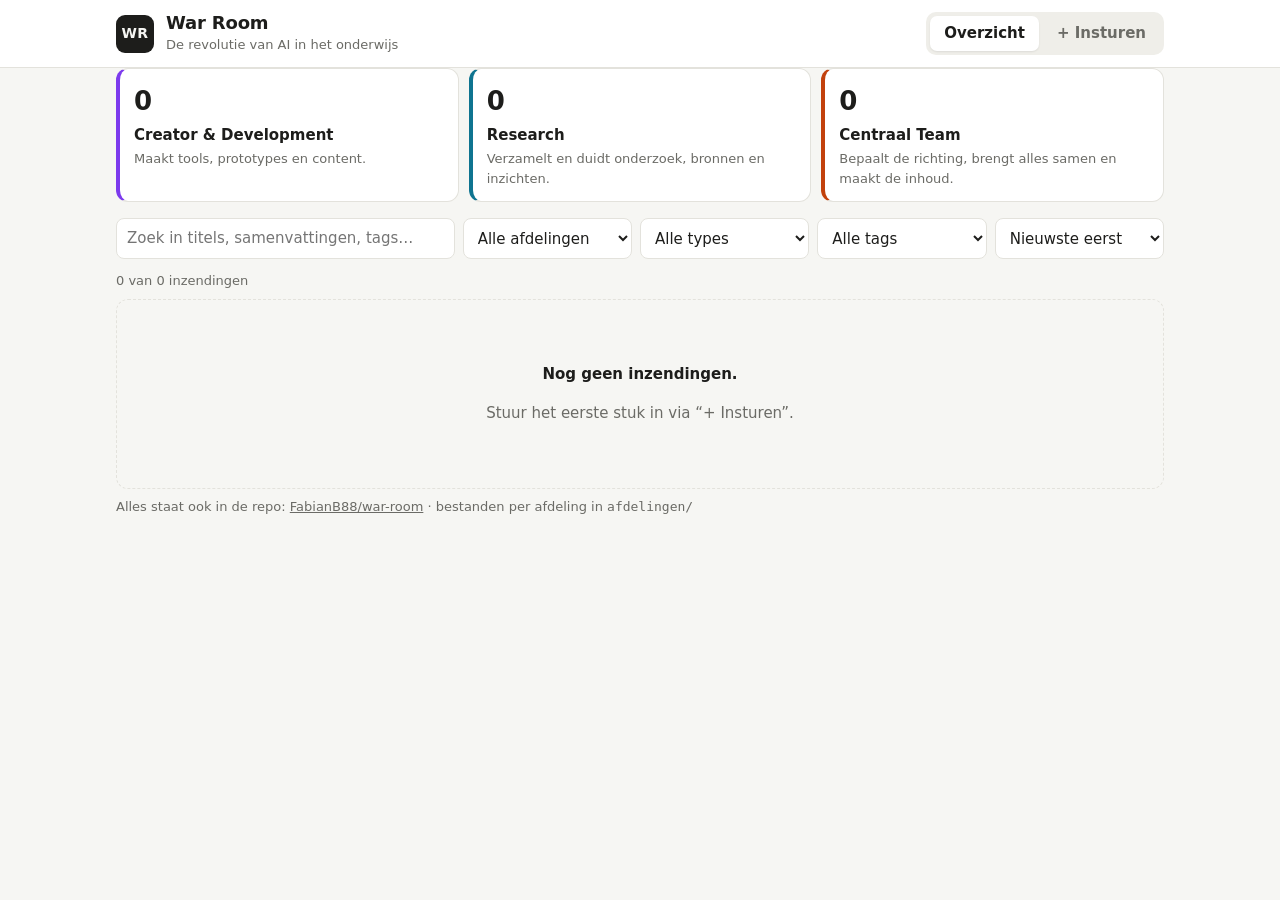
==== site/index.html @ c327f000 "War Room: verzamelen, samenvatten en sorteren per afdeling Co-Authored-By: Claude Opus 5.5 <noreply@" ====
<!doctype html>
<html lang="nl">
<head>
  <meta charset="utf-8">
  <meta name="viewport" content="width=device-width, initial-scale=1">
  <title>War Room</title>
  <link rel="stylesheet" href="style.css">
</head>
<body>
  <header class="top">
    <div class="wrap top-inner">
      <div class="brand">
        <span class="logo" aria-hidden="true">WR</span>
        <div>
          <h1 id="app-naam">War Room</h1>
          <p id="challenge" class="muted"></p>
        </div>
      </div>
      <nav class="tabs" role="tablist">
        <button role="tab" data-view="overzicht" aria-selected="true">Overzicht</button>
        <button role="tab" data-view="insturen" aria-selected="false">+ Insturen</button>
      </nav>
    </div>
  </header>

  <main class="wrap">
    <!-- ============ OVERZICHT ============ -->
    <section id="view-overzicht">
      <div id="afdelingen" class="afd-kaarten"></div>

      <div class="filters">
        <input type="search" id="zoek" placeholder="Zoek in titels, samenvattingen, tags…" aria-label="Zoeken">
        <select id="f-afdeling" aria-label="Afdeling"><option value="">Alle afdelingen</option></select>
        <select id="f-type" aria-label="Type"><option value="">Alle types</option></select>
        <select id="f-tag" aria-label="Tag"><option value="">Alle tags</option></select>
        <select id="sorteer" aria-label="Sorteren">
          <option value="nieuw">Nieuwste eerst</option>
          <option value="oud">Oudste eerst</option>
          <option value="titel">Titel A–Z</option>
          <option value="afdeling">Per afdeling</option>
          <option value="type">Per type</option>
        </select>
      </div>

      <div id="wachtrij" class="melding" hidden></div>
      <div class="lijst-kop">
        <p id="aantal" class="muted"></p>
        <button id="wis-filters" class="link-knop" hidden>Filters wissen</button>
      </div>
      <div id="lijst" class="lijst"></div>
    </section>

    <!-- ============ INSTUREN ============ -->
    <section id="view-insturen" hidden>
      <div class="form-kaart">
        <h2>Iets insturen</h2>
        <p class="muted">Upload bestanden, deel een link of schrijf een notitie. De AI vat het binnen een paar minuten samen en zet het bij de juiste afdeling. Alle bestanden blijven volledig downloadbaar.</p>

        <form id="form" novalidate>
          <div class="rij">
            <label><span class="lbl">Je naam</span>
              <input name="naam" id="i-naam" required autocomplete="name">
            </label>
            <label><span class="lbl">Afdeling</span>
              <select name="afdeling" id="i-afdeling" required></select>
            </label>
          </div>

          <div class="rij">
            <label><span class="lbl">Titel <span class="opt">(optioneel)</span></span>
              <input name="titel" placeholder="Laat leeg: de AI bedenkt er een">
            </label>
            <label><span class="lbl">Type <span class="opt">(optioneel)</span></span>
              <select name="type" id="i-type"><option value="">Laat de AI kiezen</option></select>
            </label>
          </div>

          <label><span class="lbl">Link <span class="opt">(optioneel)</span></span>
            <input name="link" type="url" placeholder="https://…">
          </label>

          <label><span class="lbl">Notitie <span class="opt">(wat is dit en waarom is het belangrijk?)</span></span>
            <textarea name="notitie" rows="4"></textarea>
          </label>

          <div id="dropzone" class="dropzone" tabindex="0">
            <input type="file" id="i-bestanden" multiple hidden>
            <p><strong>Sleep bestanden hierheen</strong> of <button type="button" class="link-knop" id="kies">kies bestanden</button></p>
            <p class="muted klein">PDF, Word, PowerPoint, Excel, afbeeldingen, tekst… max <span id="max-mb">50</span> MB per bestand</p>
            <ul id="bestandlijst" class="bestandlijst"></ul>
          </div>

          <details id="toegang" class="toegang">
            <summary>Teamcode <span id="toegang-status" class="muted"></span></summary>
            <p class="muted klein">Eén keer invullen; je browser onthoudt hem. Vraag de code aan de beheerder van de War Room.</p>
            <input type="password" id="i-token" autocomplete="off" placeholder="github_pat_…">
          </details>

          <div class="acties">
            <button type="submit" class="knop" id="verstuur">Insturen</button>
            <span id="status" class="status" role="status" aria-live="polite"></span>
          </div>
        </form>
      </div>
    </section>
  </main>

  <footer class="wrap voet muted klein">
    <span id="repo-link"></span>
  </footer>

  <script src="app.js"></script>
</body>
</html>
---- site/style.css ----
:root {
  --bg: #f6f6f3;
  --kaart: #ffffff;
  --tekst: #1d1d1b;
  --zacht: #6b6b66;
  --rand: #e3e2dc;
  --accent: #c2410c;
  --accent-tekst: #ffffff;
  --focus: #2563eb;
  --ok: #15803d;
  --fout: #b91c1c;
  --melding: #fff7ed;
  --afd-creator-development: #7c3aed;
  --afd-research: #0e7490;
  --afd-centraal: #c2410c;
  --chip: #efeee9;
  color-scheme: light;
}
@media (prefers-color-scheme: dark) {
  :root:not([data-theme="light"]) {
    --bg: #141413;
    --kaart: #1f1f1d;
    --tekst: #ecebe6;
    --zacht: #a3a29b;
    --rand: #33332f;
    --accent: #f97316;
    --accent-tekst: #1a0d03;
    --focus: #60a5fa;
    --ok: #4ade80;
    --fout: #f87171;
    --melding: #2a1f14;
    --afd-creator-development: #a78bfa;
    --afd-research: #22d3ee;
    --afd-centraal: #fb923c;
    --chip: #2a2a27;
    color-scheme: dark;
  }
}

* { box-sizing: border-box; }
html { -webkit-text-size-adjust: 100%; }
body {
  margin: 0;
  background: var(--bg);
  color: var(--tekst);
  font: 15px/1.55 system-ui, -apple-system, "Segoe UI", Roboto, sans-serif;
}
.wrap { max-width: 1080px; margin: 0 auto; padding: 0 16px; }
.muted { color: var(--zacht); }
.klein { font-size: 13px; }
h1, h2, h3 { line-height: 1.25; margin: 0; }
a { color: inherit; }
:focus-visible { outline: 2px solid var(--focus); outline-offset: 2px; }

/* ---------- header ---------- */
.top { background: var(--kaart); border-bottom: 1px solid var(--rand); position: sticky; top: 0; z-index: 5; }
.top-inner { display: flex; align-items: center; justify-content: space-between; gap: 16px; padding-top: 12px; padding-bottom: 12px; flex-wrap: wrap; }
.brand { display: flex; align-items: center; gap: 12px; min-width: 0; }
.brand h1 { font-size: 18px; letter-spacing: -0.01em; }
.brand p { margin: 0; font-size: 13px; }
.logo {
  width: 38px; height: 38px; border-radius: 9px; display: grid; place-items: center;
  background: var(--tekst); color: var(--bg); font-weight: 800; font-size: 14px; letter-spacing: 0.02em; flex: none;
}
.tabs { display: flex; gap: 4px; background: var(--chip); padding: 4px; border-radius: 10px; }
.tabs button {
  border: 0; background: transparent; color: var(--zacht); font: inherit; font-weight: 600;
  padding: 6px 14px; border-radius: 7px; cursor: pointer;
}
.tabs button[aria-selected="true"] { background: var(--kaart); color: var(--tekst); box-shadow: 0 1px 2px rgb(0 0 0 / .08); }

main { padding-top: 20px; padding-bottom: 32px; }

/* ---------- afdelingskaarten ---------- */
.afd-kaarten { display: grid; grid-template-columns: repeat(auto-fit, minmax(200px, 1fr)); gap: 10px; margin-bottom: 16px; }
.afd-kaart {
  text-align: left; font: inherit; color: inherit; cursor: pointer;
  background: var(--kaart); border: 1px solid var(--rand); border-radius: 12px; padding: 12px 14px;
  border-left: 4px solid var(--afd, var(--rand)); display: flex; flex-direction: column; gap: 2px;
}
.afd-kaart[aria-pressed="true"] { border-color: var(--afd); box-shadow: 0 0 0 1px var(--afd) inset; }
.afd-kaart .getal { font-size: 26px; font-weight: 700; font-variant-numeric: tabular-nums; }
.afd-kaart .naam { font-weight: 600; }

/* ---------- filters ---------- */
.filters { display: grid; grid-template-columns: 2fr repeat(4, 1fr); gap: 8px; margin-bottom: 12px; }
@media (max-width: 820px) { .filters { grid-template-columns: 1fr 1fr; } .filters input[type=search] { grid-column: 1 / -1; } }
input, select, textarea {
  font: inherit; color: var(--tekst); background: var(--kaart);
  border: 1px solid var(--rand); border-radius: 8px; padding: 8px 10px; width: 100%; min-width: 0;
}
textarea { resize: vertical; }

.lijst-kop { display: flex; justify-content: space-between; align-items: center; gap: 8px; margin: 4px 0 8px; }
.lijst-kop p { margin: 0; font-size: 13px; }
.link-knop { border: 0; background: none; color: var(--accent); font: inherit; cursor: pointer; padding: 0; text-decoration: underline; }

.melding { background: var(--melding); border: 1px solid var(--rand); border-radius: 10px; padding: 10px 12px; margin-bottom: 12px; font-size: 14px; }

/* ---------- items ---------- */
.lijst { display: flex; flex-direction: column; gap: 10px; }
.item { scroll-margin-top: 150px; background: var(--kaart); border: 1px solid var(--rand); border-radius: 12px; border-left: 4px solid var(--afd, var(--rand)); }
.item-kop { padding: 14px 16px; cursor: pointer; display: block; width: 100%; text-align: left; background: none; border: 0; font: inherit; color: inherit; border-radius: 12px; }
.meta { display: flex; flex-wrap: wrap; gap: 6px; align-items: center; font-size: 12px; margin-bottom: 6px; }
.chip { background: var(--chip); border-radius: 999px; padding: 2px 9px; font-size: 12px; white-space: nowrap; }
.chip.afd { background: color-mix(in srgb, var(--afd) 15%, transparent); color: var(--afd); font-weight: 600; }
.chip.waarschuw { background: color-mix(in srgb, var(--fout) 14%, transparent); color: var(--fout); }
button.chip { border: 0; cursor: pointer; font: inherit; font-size: 12px; color: inherit; }
.item h3 { font-size: 16px; margin-bottom: 4px; }
.item .samenvatting { margin: 0; color: var(--tekst); }
.item:not(.open) .samenvatting { display: -webkit-box; -webkit-line-clamp: 2; -webkit-box-orient: vertical; overflow: hidden; }
.item-body { padding: 0 16px 16px; display: none; }
.item.open .item-body { display: block; }
.item-body h4 { font-size: 13px; text-transform: uppercase; letter-spacing: .04em; color: var(--zacht); margin: 14px 0 4px; }
.item-body ul { margin: 0; padding-left: 20px; }
.item-body p { margin: 0; }
.tags { display: flex; flex-wrap: wrap; gap: 6px; }
.downloads { display: flex; flex-direction: column; gap: 6px; }
.download {
  display: flex; align-items: center; gap: 10px; text-decoration: none;
  border: 1px solid var(--rand); border-radius: 8px; padding: 8px 10px; background: var(--bg);
}
.download:hover { border-color: var(--accent); }
.download .ext { font-size: 11px; font-weight: 700; background: var(--tekst); color: var(--bg); border-radius: 4px; padding: 2px 5px; text-transform: uppercase; min-width: 38px; text-align: center; }
.download .bnaam { flex: 1; min-width: 0; overflow-wrap: anywhere; }
.download .grootte { font-size: 12px; color: var(--zacht); white-space: nowrap; }
.item-voet { display: flex; gap: 14px; flex-wrap: wrap; margin-top: 14px; font-size: 13px; }
.item-voet a { color: var(--zacht); }
.leeg { text-align: center; padding: 48px 16px; border: 1px dashed var(--rand); border-radius: 12px; }

/* ---------- formulier ---------- */
.form-kaart { background: var(--kaart); border: 1px solid var(--rand); border-radius: 14px; padding: 20px; max-width: 720px; margin: 0 auto; }
.form-kaart h2 { font-size: 20px; margin-bottom: 4px; }
.form-kaart > p { margin: 0 0 16px; }
form { display: flex; flex-direction: column; gap: 14px; }
label { display: flex; flex-direction: column; gap: 4px; font-weight: 600; font-size: 14px; }
.opt { font-weight: 400; color: var(--zacht); }
.afd-kaart .getal .klein { font-size: 13px; font-weight: 500; }
.rij { display: grid; grid-template-columns: 1fr 1fr; gap: 12px; }
@media (max-width: 600px) { .rij { grid-template-columns: 1fr; } }
.ongeldig { border-color: var(--fout); }
.dropzone { border: 2px dashed var(--rand); border-radius: 12px; padding: 18px; text-align: center; }
.dropzone.over { border-color: var(--accent); background: var(--melding); }
.dropzone p { margin: 0 0 4px; }
.bestandlijst { list-style: none; margin: 10px 0 0; padding: 0; text-align: left; display: flex; flex-direction: column; gap: 6px; }
.bestandlijst li { display: flex; gap: 8px; align-items: center; background: var(--bg); border-radius: 8px; padding: 6px 10px; font-size: 14px; }
.bestandlijst li span:first-child { flex: 1; min-width: 0; overflow-wrap: anywhere; }
.bestandlijst li.te-groot { color: var(--fout); }
.bestandlijst button { border: 0; background: none; color: var(--zacht); cursor: pointer; font-size: 18px; line-height: 1; }
.toegang { border: 1px solid var(--rand); border-radius: 10px; padding: 10px 12px; }
.toegang summary { cursor: pointer; font-weight: 600; font-size: 14px; }
.toegang p { margin: 6px 0; }
.acties { display: flex; align-items: center; gap: 12px; flex-wrap: wrap; }
.knop {
  background: var(--accent); color: var(--accent-tekst); border: 0; border-radius: 9px;
  padding: 10px 20px; font: inherit; font-weight: 700; cursor: pointer;
}
.knop:disabled { opacity: .6; cursor: progress; }
.status { font-size: 14px; }
.status.ok { color: var(--ok); }
.status.fout { color: var(--fout); }

.voet { padding-top: 8px; padding-bottom: 24px; }
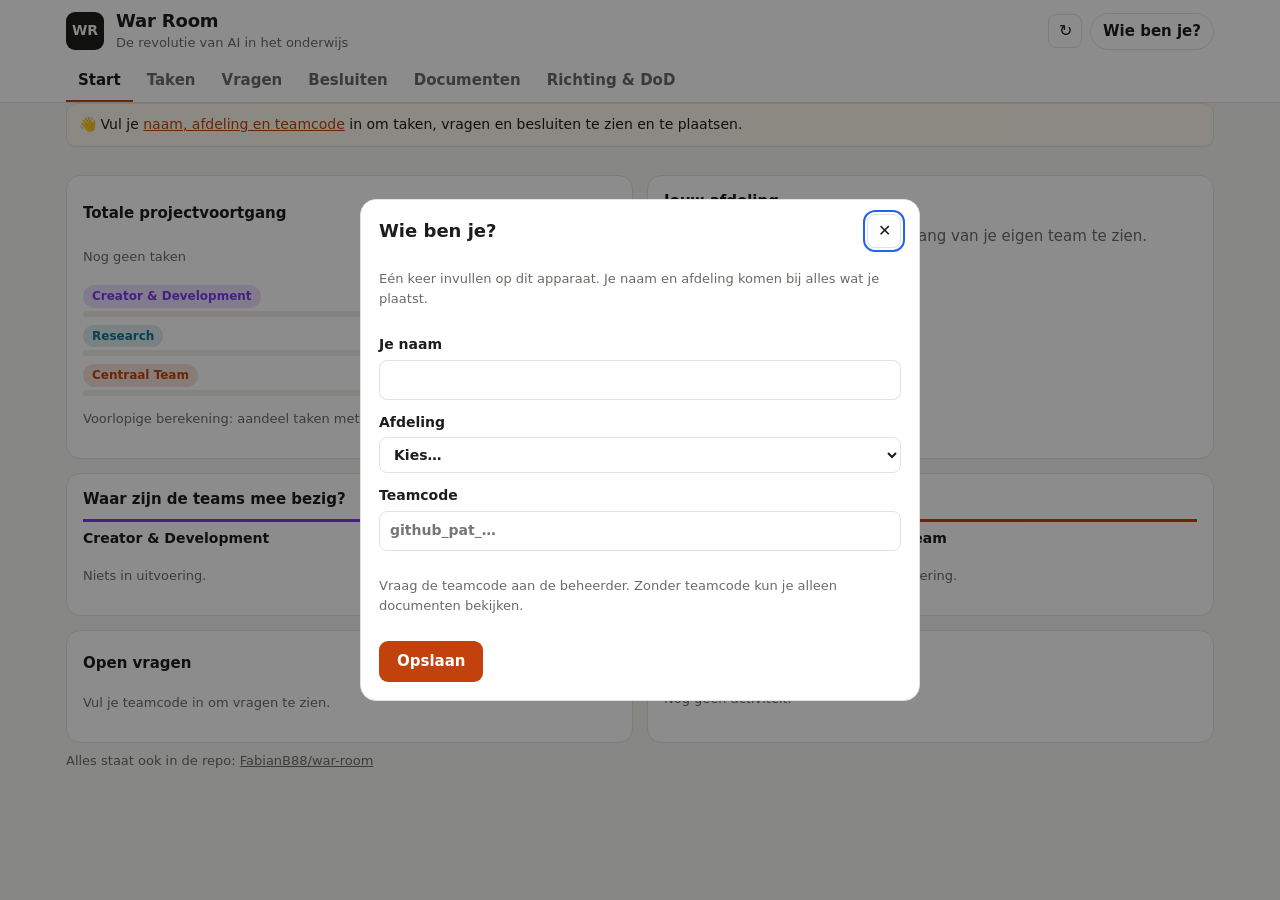
==== commit 8ea1ab14: "Taken, voortgang, vragen, besluiten, richting & DoD; AI via Claude-abonnement Co-Authored-By: Claude" ====
--- a/site/index.html
+++ b/site/index.html
@@ -16,98 +16,143 @@
           <p id="challenge" class="muted"></p>
         </div>
       </div>
-      <nav class="tabs" role="tablist">
-        <button role="tab" data-view="overzicht" aria-selected="true">Overzicht</button>
-        <button role="tab" data-view="insturen" aria-selected="false">+ Insturen</button>
-      </nav>
+      <div class="top-rechts">
+        <button id="ververs" class="icoon-knop" title="Verversen" aria-label="Verversen">↻</button>
+        <button id="profiel-knop" class="profiel-knop"></button>
+      </div>
     </div>
+    <nav class="wrap tabs" role="tablist" aria-label="Onderdelen">
+      <button role="tab" data-view="start">Start</button>
+      <button role="tab" data-view="taken">Taken</button>
+      <button role="tab" data-view="vragen">Vragen <span class="teller" id="teller-vragen" hidden></span></button>
+      <button role="tab" data-view="besluiten">Besluiten</button>
+      <button role="tab" data-view="documenten">Documenten</button>
+      <button role="tab" data-view="richting">Richting &amp; DoD</button>
+    </nav>
   </header>
 
   <main class="wrap">
-    <!-- ============ OVERZICHT ============ -->
-    <section id="view-overzicht">
-      <div id="afdelingen" class="afd-kaarten"></div>
+    <div id="melding" class="melding" hidden></div>
 
+    <!-- START -->
+    <section id="view-start" data-view-sectie="start">
+      <div id="richting-banner"></div>
+      <div class="grid-2">
+        <div class="paneel" id="paneel-voortgang"></div>
+        <div class="paneel" id="paneel-eigen"></div>
+      </div>
+      <div class="paneel">
+        <h2 class="paneel-titel">Waar zijn de teams mee bezig?</h2>
+        <div id="teams-bezig" class="teams"></div>
+      </div>
+      <div class="grid-2">
+        <div class="paneel">
+          <div class="paneel-kop"><h2 class="paneel-titel">Open vragen</h2><button class="knop klein-knop" data-nieuw="vraag">+ Vraag stellen</button></div>
+          <div id="open-vragen"></div>
+        </div>
+        <div class="paneel">
+          <h2 class="paneel-titel">Nieuw &amp; recent</h2>
+          <div id="feed" class="feed"></div>
+        </div>
+      </div>
+    </section>
+
+    <!-- TAKEN -->
+    <section id="view-taken" data-view-sectie="taken" hidden>
+      <div class="balk">
+        <select id="taken-afd" aria-label="Afdeling"><option value="">Alle afdelingen</option></select>
+        <select id="taken-persoon" aria-label="Persoon"><option value="">Iedereen</option></select>
+        <button class="knop" data-nieuw="taak">+ Nieuwe taak</button>
+      </div>
+      <div id="bord" class="bord"></div>
+    </section>
+
+    <!-- VRAGEN -->
+    <section id="view-vragen" data-view-sectie="vragen" hidden>
+      <div class="balk">
+        <select id="vragen-filter" aria-label="Filter">
+          <option value="open">Open vragen</option>
+          <option value="mijn">Open, aan mijn afdeling</option>
+          <option value="alle">Alle vragen</option>
+        </select>
+        <button class="knop" data-nieuw="vraag">+ Vraag stellen</button>
+      </div>
+      <div id="vragen-lijst" class="lijst"></div>
+    </section>
+
+    <!-- BESLUITEN -->
+    <section id="view-besluiten" data-view-sectie="besluiten" hidden>
+      <div class="balk">
+        <p class="muted">Genomen besluiten, nieuwste eerst. Reageren kan per besluit.</p>
+        <button class="knop" data-nieuw="besluit">+ Besluit vastleggen</button>
+      </div>
+      <div id="besluiten-lijst" class="lijst"></div>
+    </section>
+
+    <!-- DOCUMENTEN -->
+    <section id="view-documenten" data-view-sectie="documenten" hidden>
+      <div class="balk">
+        <input type="search" id="zoek" placeholder="Zoek in titels, samenvattingen, tags…" aria-label="Zoeken">
+        <button class="knop" data-nieuw="document">+ Document uploaden</button>
+      </div>
       <div class="filters">
-        <input type="search" id="zoek" placeholder="Zoek in titels, samenvattingen, tags…" aria-label="Zoeken">
         <select id="f-afdeling" aria-label="Afdeling"><option value="">Alle afdelingen</option></select>
         <select id="f-type" aria-label="Type"><option value="">Alle types</option></select>
         <select id="f-tag" aria-label="Tag"><option value="">Alle tags</option></select>
+        <select id="f-bron" aria-label="Brontype"><option value="">Alle brontypes</option></select>
         <select id="sorteer" aria-label="Sorteren">
           <option value="nieuw">Nieuwste eerst</option>
           <option value="oud">Oudste eerst</option>
           <option value="titel">Titel A–Z</option>
           <option value="afdeling">Per afdeling</option>
-          <option value="type">Per type</option>
         </select>
       </div>
-
-      <div id="wachtrij" class="melding" hidden></div>
-      <div class="lijst-kop">
-        <p id="aantal" class="muted"></p>
-        <button id="wis-filters" class="link-knop" hidden>Filters wissen</button>
-      </div>
+      <div class="lijst-kop"><p id="aantal" class="muted"></p><button id="wis-filters" class="link-knop" hidden>Filters wissen</button></div>
       <div id="lijst" class="lijst"></div>
     </section>
 
-    <!-- ============ INSTUREN ============ -->
-    <section id="view-insturen" hidden>
-      <div class="form-kaart">
-        <h2>Iets insturen</h2>
-        <p class="muted">Upload bestanden, deel een link of schrijf een notitie. De AI vat het binnen een paar minuten samen en zet het bij de juiste afdeling. Alle bestanden blijven volledig downloadbaar.</p>
-
-        <form id="form" novalidate>
-          <div class="rij">
-            <label><span class="lbl">Je naam</span>
-              <input name="naam" id="i-naam" required autocomplete="name">
-            </label>
-            <label><span class="lbl">Afdeling</span>
-              <select name="afdeling" id="i-afdeling" required></select>
-            </label>
-          </div>
-
-          <div class="rij">
-            <label><span class="lbl">Titel <span class="opt">(optioneel)</span></span>
-              <input name="titel" placeholder="Laat leeg: de AI bedenkt er een">
-            </label>
-            <label><span class="lbl">Type <span class="opt">(optioneel)</span></span>
-              <select name="type" id="i-type"><option value="">Laat de AI kiezen</option></select>
-            </label>
-          </div>
-
-          <label><span class="lbl">Link <span class="opt">(optioneel)</span></span>
-            <input name="link" type="url" placeholder="https://…">
-          </label>
-
-          <label><span class="lbl">Notitie <span class="opt">(wat is dit en waarom is het belangrijk?)</span></span>
-            <textarea name="notitie" rows="4"></textarea>
-          </label>
-
-          <div id="dropzone" class="dropzone" tabindex="0">
-            <input type="file" id="i-bestanden" multiple hidden>
-            <p><strong>Sleep bestanden hierheen</strong> of <button type="button" class="link-knop" id="kies">kies bestanden</button></p>
-            <p class="muted klein">PDF, Word, PowerPoint, Excel, afbeeldingen, tekst… max <span id="max-mb">50</span> MB per bestand</p>
-            <ul id="bestandlijst" class="bestandlijst"></ul>
-          </div>
-
-          <details id="toegang" class="toegang">
-            <summary>Teamcode <span id="toegang-status" class="muted"></span></summary>
-            <p class="muted klein">Eén keer invullen; je browser onthoudt hem. Vraag de code aan de beheerder van de War Room.</p>
-            <input type="password" id="i-token" autocomplete="off" placeholder="github_pat_…">
-          </details>
-
-          <div class="acties">
-            <button type="submit" class="knop" id="verstuur">Insturen</button>
-            <span id="status" class="status" role="status" aria-live="polite"></span>
-          </div>
-        </form>
-      </div>
+    <!-- RICHTING -->
+    <section id="view-richting" data-view-sectie="richting" hidden>
+      <div id="richting-vol"></div>
     </section>
   </main>
 
-  <footer class="wrap voet muted klein">
-    <span id="repo-link"></span>
-  </footer>
+  <footer class="wrap voet muted klein"><span id="repo-link"></span></footer>
+
+  <!-- Detailpaneel (taak / vraag / besluit / document) -->
+  <dialog id="detail" class="paneel-dialog">
+    <div class="dialog-kop">
+      <div id="detail-meta" class="meta"></div>
+      <button class="icoon-knop" data-sluit aria-label="Sluiten">✕</button>
+    </div>
+    <div id="detail-inhoud"></div>
+  </dialog>
+
+  <!-- Formulier: nieuw item -->
+  <dialog id="nieuw" class="paneel-dialog smal">
+    <div class="dialog-kop">
+      <h2 id="nieuw-titel">Nieuw</h2>
+      <button class="icoon-knop" data-sluit aria-label="Sluiten">✕</button>
+    </div>
+    <form id="nieuw-form" novalidate></form>
+  </dialog>
+
+  <!-- Profiel / toegang -->
+  <dialog id="profiel" class="paneel-dialog smal">
+    <div class="dialog-kop">
+      <h2>Wie ben je?</h2>
+      <button class="icoon-knop" data-sluit aria-label="Sluiten">✕</button>
+    </div>
+    <form id="profiel-form" novalidate>
+      <p class="muted klein">Eén keer invullen op dit apparaat. Je naam en afdeling komen bij alles wat je plaatst.</p>
+      <label><span class="lbl">Je naam</span><input name="naam" required autocomplete="name"></label>
+      <label><span class="lbl">Afdeling</span><select name="afdeling" required></select></label>
+      <label><span class="lbl">Teamcode <span class="opt" id="token-status"></span></span>
+        <input name="token" type="password" autocomplete="off" placeholder="github_pat_…"></label>
+      <p class="muted klein">Vraag de teamcode aan de beheerder. Zonder teamcode kun je alleen documenten bekijken.</p>
+      <div class="acties"><button class="knop" type="submit">Opslaan</button><span class="status" id="profiel-status"></span></div>
+    </form>
+  </dialog>
 
   <script src="app.js"></script>
 </body>
--- a/site/style.css
+++ b/site/style.css
@@ -10,10 +10,14 @@
   --ok: #15803d;
   --fout: #b91c1c;
   --melding: #fff7ed;
+  --chip: #efeee9;
   --afd-creator-development: #7c3aed;
   --afd-research: #0e7490;
   --afd-centraal: #c2410c;
-  --chip: #efeee9;
+  --st-todo: #a8a29e;
+  --st-bezig: #d97706;
+  --st-review: #2563eb;
+  --st-klaar: #16a34a;
   color-scheme: light;
 }
 @media (prefers-color-scheme: dark) {
@@ -29,117 +33,201 @@
     --ok: #4ade80;
     --fout: #f87171;
     --melding: #2a1f14;
+    --chip: #2a2a27;
     --afd-creator-development: #a78bfa;
     --afd-research: #22d3ee;
     --afd-centraal: #fb923c;
-    --chip: #2a2a27;
+    --st-todo: #78716c;
+    --st-bezig: #fbbf24;
+    --st-review: #60a5fa;
+    --st-klaar: #4ade80;
     color-scheme: dark;
   }
 }
 
 * { box-sizing: border-box; }
 html { -webkit-text-size-adjust: 100%; }
-body {
-  margin: 0;
-  background: var(--bg);
-  color: var(--tekst);
-  font: 15px/1.55 system-ui, -apple-system, "Segoe UI", Roboto, sans-serif;
-}
-.wrap { max-width: 1080px; margin: 0 auto; padding: 0 16px; }
+body { margin: 0; background: var(--bg); color: var(--tekst); font: 15px/1.55 system-ui, -apple-system, "Segoe UI", Roboto, sans-serif; }
+.wrap { max-width: 1180px; margin: 0 auto; padding: 0 16px; }
 .muted { color: var(--zacht); }
 .klein { font-size: 13px; }
-h1, h2, h3 { line-height: 1.25; margin: 0; }
+h1, h2, h3, h4 { line-height: 1.25; margin: 0; }
 a { color: inherit; }
 :focus-visible { outline: 2px solid var(--focus); outline-offset: 2px; }
+[hidden] { display: none !important; }
 
 /* ---------- header ---------- */
 .top { background: var(--kaart); border-bottom: 1px solid var(--rand); position: sticky; top: 0; z-index: 5; }
-.top-inner { display: flex; align-items: center; justify-content: space-between; gap: 16px; padding-top: 12px; padding-bottom: 12px; flex-wrap: wrap; }
+.top-inner { display: flex; align-items: center; justify-content: space-between; gap: 12px; padding-top: 10px; padding-bottom: 8px; }
 .brand { display: flex; align-items: center; gap: 12px; min-width: 0; }
 .brand h1 { font-size: 18px; letter-spacing: -0.01em; }
-.brand p { margin: 0; font-size: 13px; }
-.logo {
-  width: 38px; height: 38px; border-radius: 9px; display: grid; place-items: center;
-  background: var(--tekst); color: var(--bg); font-weight: 800; font-size: 14px; letter-spacing: 0.02em; flex: none;
-}
-.tabs { display: flex; gap: 4px; background: var(--chip); padding: 4px; border-radius: 10px; }
-.tabs button {
-  border: 0; background: transparent; color: var(--zacht); font: inherit; font-weight: 600;
-  padding: 6px 14px; border-radius: 7px; cursor: pointer;
-}
-.tabs button[aria-selected="true"] { background: var(--kaart); color: var(--tekst); box-shadow: 0 1px 2px rgb(0 0 0 / .08); }
-
-main { padding-top: 20px; padding-bottom: 32px; }
-
-/* ---------- afdelingskaarten ---------- */
-.afd-kaarten { display: grid; grid-template-columns: repeat(auto-fit, minmax(200px, 1fr)); gap: 10px; margin-bottom: 16px; }
-.afd-kaart {
-  text-align: left; font: inherit; color: inherit; cursor: pointer;
-  background: var(--kaart); border: 1px solid var(--rand); border-radius: 12px; padding: 12px 14px;
-  border-left: 4px solid var(--afd, var(--rand)); display: flex; flex-direction: column; gap: 2px;
-}
-.afd-kaart[aria-pressed="true"] { border-color: var(--afd); box-shadow: 0 0 0 1px var(--afd) inset; }
-.afd-kaart .getal { font-size: 26px; font-weight: 700; font-variant-numeric: tabular-nums; }
-.afd-kaart .naam { font-weight: 600; }
-
-/* ---------- filters ---------- */
-.filters { display: grid; grid-template-columns: 2fr repeat(4, 1fr); gap: 8px; margin-bottom: 12px; }
-@media (max-width: 820px) { .filters { grid-template-columns: 1fr 1fr; } .filters input[type=search] { grid-column: 1 / -1; } }
-input, select, textarea {
-  font: inherit; color: var(--tekst); background: var(--kaart);
-  border: 1px solid var(--rand); border-radius: 8px; padding: 8px 10px; width: 100%; min-width: 0;
-}
-textarea { resize: vertical; }
-
-.lijst-kop { display: flex; justify-content: space-between; align-items: center; gap: 8px; margin: 4px 0 8px; }
-.lijst-kop p { margin: 0; font-size: 13px; }
-.link-knop { border: 0; background: none; color: var(--accent); font: inherit; cursor: pointer; padding: 0; text-decoration: underline; }
-
-.melding { background: var(--melding); border: 1px solid var(--rand); border-radius: 10px; padding: 10px 12px; margin-bottom: 12px; font-size: 14px; }
-
-/* ---------- items ---------- */
-.lijst { display: flex; flex-direction: column; gap: 10px; }
-.item { scroll-margin-top: 150px; background: var(--kaart); border: 1px solid var(--rand); border-radius: 12px; border-left: 4px solid var(--afd, var(--rand)); }
-.item-kop { padding: 14px 16px; cursor: pointer; display: block; width: 100%; text-align: left; background: none; border: 0; font: inherit; color: inherit; border-radius: 12px; }
-.meta { display: flex; flex-wrap: wrap; gap: 6px; align-items: center; font-size: 12px; margin-bottom: 6px; }
+.brand p { margin: 0; font-size: 13px; white-space: nowrap; overflow: hidden; text-overflow: ellipsis; }
+.logo { width: 38px; height: 38px; border-radius: 9px; display: grid; place-items: center; background: var(--tekst); color: var(--bg); font-weight: 800; font-size: 14px; flex: none; }
+.top-rechts { display: flex; align-items: center; gap: 8px; flex: none; }
+.icoon-knop { border: 1px solid var(--rand); background: var(--kaart); color: var(--tekst); border-radius: 8px; width: 34px; height: 34px; cursor: pointer; font-size: 16px; line-height: 1; }
+.icoon-knop.draait { animation: draai .8s linear infinite; }
+@keyframes draai { to { transform: rotate(360deg); } }
+.profiel-knop { display: flex; align-items: center; gap: 8px; border: 1px solid var(--rand); background: var(--kaart); color: var(--tekst); border-radius: 999px; padding: 3px 12px 3px 3px; font: inherit; font-weight: 600; cursor: pointer; max-width: 180px; }
+.profiel-knop:not(:has(.avatar)) { padding: 6px 12px; }
+.avatar { width: 28px; height: 28px; border-radius: 50%; display: grid; place-items: center; background: var(--afd); color: #fff; font-size: 13px; flex: none; }
+.pk-tekst { overflow: hidden; text-overflow: ellipsis; white-space: nowrap; }
+@media (max-width: 520px) { .pk-tekst { display: none; } .profiel-knop { padding: 3px; } }
+
+.tabs { display: flex; gap: 2px; overflow-x: auto; scrollbar-width: none; padding-bottom: 0; }
+.tabs::-webkit-scrollbar { display: none; }
+.tabs button { border: 0; background: transparent; color: var(--zacht); font: inherit; font-weight: 600; padding: 8px 12px; cursor: pointer; white-space: nowrap; border-bottom: 2px solid transparent; }
+.tabs button[aria-selected="true"] { color: var(--tekst); border-bottom-color: var(--accent); }
+.teller { background: var(--accent); color: var(--accent-tekst); border-radius: 999px; font-size: 11px; padding: 1px 6px; margin-left: 2px; }
+
+main { padding-top: 18px; padding-bottom: 32px; display: flex; flex-direction: column; gap: 14px; }
+main > section { display: flex; flex-direction: column; gap: 14px; }
+
+/* ---------- panelen ---------- */
+.paneel { background: var(--kaart); border: 1px solid var(--rand); border-radius: 14px; padding: 16px; min-width: 0; }
+.paneel-titel { font-size: 15px; margin-bottom: 10px; }
+.paneel-kop { display: flex; justify-content: space-between; align-items: center; gap: 8px; margin-bottom: 8px; }
+.paneel-kop .paneel-titel { margin: 0; }
+.sub { font-size: 14px; margin: 16px 0 8px; }
+.grid-2 { display: grid; grid-template-columns: 1fr 1fr; gap: 14px; }
+@media (max-width: 820px) { .grid-2 { grid-template-columns: 1fr; } }
+.groot-getal { font-size: 28px; font-weight: 800; font-variant-numeric: tabular-nums; }
+
+.richting-banner { background: var(--kaart); border: 1px solid var(--rand); border-left: 4px solid var(--tekst); border-radius: 14px; padding: 14px 16px; }
+.richting-banner .md.ingeklapt { max-height: 9.5em; overflow: hidden; -webkit-mask-image: linear-gradient(#000 70%, transparent); mask-image: linear-gradient(#000 70%, transparent); }
+.richting-banner p.klein { margin: 6px 0 0; }
+.leeg-banner { display: flex; gap: 10px; align-items: center; flex-wrap: wrap; }
+
+/* voortgangsbalk */
+.vbalk { display: flex; height: 12px; border-radius: 6px; overflow: hidden; background: var(--chip); gap: 2px; }
+.vbalk .seg { min-width: 4px; }
+.st-todo { background: var(--st-todo); } .st-bezig { background: var(--st-bezig); } .st-review { background: var(--st-review); } .st-klaar { background: var(--st-klaar); }
+.legenda { display: flex; flex-wrap: wrap; gap: 12px; font-size: 12px; color: var(--zacht); margin-top: 6px; }
+.legenda i, .kolom h3 i { display: inline-block; width: 9px; height: 9px; border-radius: 3px; margin-right: 5px; vertical-align: 0; }
+.afd-voortgang { display: flex; flex-direction: column; gap: 8px; margin-top: 14px; }
+.rij-kop { display: flex; justify-content: space-between; align-items: center; margin-bottom: 3px; }
+.mini { height: 6px; background: var(--chip); border-radius: 3px; overflow: hidden; }
+.mini span { display: block; height: 100%; border-radius: 3px; }
+.balk-leeg { padding: 4px 0; }
+.st-tekst.st-todo, .st-tekst.st-bezig, .st-tekst.st-review, .st-tekst.st-klaar { background: none; }
+.st-tekst.st-bezig { color: var(--st-bezig); } .st-tekst.st-review { color: var(--st-review); } .st-tekst.st-klaar { color: var(--st-klaar); }
+
+/* teams */
+.teams { display: grid; grid-template-columns: repeat(3, 1fr); gap: 12px; }
+@media (max-width: 820px) { .teams { grid-template-columns: 1fr; } }
+.team { border-top: 3px solid var(--afd); padding-top: 8px; display: flex; flex-direction: column; gap: 6px; min-width: 0; }
+.team h3 { font-size: 14px; }
+.team-taak { text-align: left; background: var(--bg); border: 1px solid var(--rand); border-radius: 8px; padding: 8px 10px; font: inherit; color: inherit; cursor: pointer; display: flex; flex-direction: column; }
+.team-taak:hover, .kaart:hover, .item-kaart:hover { border-color: var(--zacht); }
+.tt-titel { font-weight: 600; font-size: 14px; }
+
+ul.compact { list-style: none; margin: 0; padding: 0; display: flex; flex-direction: column; gap: 8px; }
+ul.compact li { display: flex; flex-wrap: wrap; gap: 4px 8px; align-items: baseline; }
+ul.compact a { font-weight: 600; }
+
+.feed { display: flex; flex-direction: column; gap: 10px; }
+.feed-item { display: flex; gap: 8px; font-size: 14px; position: relative; padding-left: 14px; }
+.nieuw-stip { position: absolute; left: 0; top: 7px; width: 7px; height: 7px; border-radius: 50%; background: var(--accent); }
+
+/* ---------- chips ---------- */
+.meta { display: flex; flex-wrap: wrap; gap: 6px; align-items: center; font-size: 12px; }
 .chip { background: var(--chip); border-radius: 999px; padding: 2px 9px; font-size: 12px; white-space: nowrap; }
 .chip.afd { background: color-mix(in srgb, var(--afd) 15%, transparent); color: var(--afd); font-weight: 600; }
 .chip.waarschuw { background: color-mix(in srgb, var(--fout) 14%, transparent); color: var(--fout); }
+.chip.ok { background: color-mix(in srgb, var(--ok) 15%, transparent); color: var(--ok); }
+.chip.nieuw { background: var(--accent); color: var(--accent-tekst); }
+.chip.st-chip { color: #fff; } .chip.st-todo { color: var(--tekst); background: var(--chip); }
+.chip.betr-hoog { color: var(--ok); } .chip.betr-laag { color: var(--fout); }
+.chip.soort { font-weight: 700; }
 button.chip { border: 0; cursor: pointer; font: inherit; font-size: 12px; color: inherit; }
-.item h3 { font-size: 16px; margin-bottom: 4px; }
-.item .samenvatting { margin: 0; color: var(--tekst); }
-.item:not(.open) .samenvatting { display: -webkit-box; -webkit-line-clamp: 2; -webkit-box-orient: vertical; overflow: hidden; }
-.item-body { padding: 0 16px 16px; display: none; }
-.item.open .item-body { display: block; }
-.item-body h4 { font-size: 13px; text-transform: uppercase; letter-spacing: .04em; color: var(--zacht); margin: 14px 0 4px; }
-.item-body ul { margin: 0; padding-left: 20px; }
-.item-body p { margin: 0; }
+
+/* ---------- balk / filters ---------- */
+.balk { display: flex; gap: 8px; align-items: center; flex-wrap: wrap; }
+.balk > select, .balk > input { width: auto; flex: 1 1 160px; }
+.balk > p { flex: 1; margin: 0; }
+.balk .knop { margin-left: auto; }
+.filters { display: grid; grid-template-columns: repeat(5, 1fr); gap: 8px; }
+@media (max-width: 820px) { .filters { grid-template-columns: 1fr 1fr; } }
+input, select, textarea { font: inherit; color: var(--tekst); background: var(--kaart); border: 1px solid var(--rand); border-radius: 8px; padding: 8px 10px; width: 100%; min-width: 0; }
+textarea { resize: vertical; }
+.lijst-kop { display: flex; justify-content: space-between; align-items: center; gap: 8px; }
+.lijst-kop p { margin: 0; font-size: 13px; }
+.link-knop { border: 0; background: none; color: var(--accent); font: inherit; cursor: pointer; padding: 0; text-decoration: underline; }
+.melding { background: var(--melding); border: 1px solid var(--rand); border-radius: 10px; padding: 10px 12px; font-size: 14px; }
+.melding.fout { border-color: var(--fout); }
+
+/* ---------- takenbord ---------- */
+.bord { display: grid; grid-template-columns: repeat(4, minmax(220px, 1fr)); gap: 12px; overflow-x: auto; padding-bottom: 6px; }
+@media (max-width: 900px) { .bord { grid-template-columns: repeat(4, 78vw); scroll-snap-type: x mandatory; } .kolom { scroll-snap-align: start; } }
+.kolom { background: var(--chip); border-radius: 12px; padding: 10px; display: flex; flex-direction: column; gap: 8px; min-height: 120px; }
+.kolom h3 { font-size: 13px; text-transform: uppercase; letter-spacing: .04em; padding: 2px 4px; }
+.kaart, .item-kaart { text-align: left; background: var(--kaart); border: 1px solid var(--rand); border-left: 4px solid var(--afd, var(--rand)); border-radius: 10px; padding: 10px 12px; font: inherit; color: inherit; cursor: pointer; display: flex; flex-direction: column; gap: 5px; width: 100%; }
+.kaart-titel { font-weight: 650; font-size: 15px; line-height: 1.3; }
+.leeg-kol { text-align: center; }
+
+/* ---------- lijsten ---------- */
+.lijst { display: flex; flex-direction: column; gap: 10px; }
+.item-kaart { padding: 14px 16px; }
+.uittreksel { display: -webkit-box; -webkit-line-clamp: 2; -webkit-box-orient: vertical; overflow: hidden; font-size: 14px; }
+.leeg { text-align: center; padding: 40px 16px; border: 1px dashed var(--rand); border-radius: 12px; color: var(--zacht); }
+
+/* ---------- dialogen ---------- */
+dialog.paneel-dialog { border: 1px solid var(--rand); border-radius: 16px; padding: 0; background: var(--kaart); color: var(--tekst); width: min(760px, calc(100vw - 24px)); max-height: calc(100vh - 32px); }
+dialog.smal { width: min(560px, calc(100vw - 24px)); }
+dialog::backdrop { background: rgb(0 0 0 / .45); }
+.dialog-kop { position: sticky; top: 0; background: var(--kaart); display: flex; justify-content: space-between; align-items: center; gap: 8px; padding: 14px 18px 8px; z-index: 1; }
+.dialog-kop h2 { font-size: 18px; }
+#detail-inhoud, dialog form { padding: 0 18px 18px; }
+.detail-titel { font-size: 20px; margin-bottom: 10px; }
+.kv { display: grid; grid-template-columns: max-content 1fr; gap: 6px 14px; font-size: 14px; margin-bottom: 12px; align-items: center; }
+.kv > span:nth-child(odd) { color: var(--zacht); }
+.kv .chip { justify-self: start; }
+.status-knoppen { display: flex; gap: 6px; flex-wrap: wrap; margin-bottom: 12px; }
+.st-knop { border: 1px solid var(--rand); background: var(--kaart) !important; color: var(--tekst); border-radius: 999px; padding: 5px 12px; font: inherit; font-size: 13px; font-weight: 600; cursor: pointer; }
+.st-knop[aria-pressed="true"].st-todo { background: var(--st-todo) !important; color: #fff; border-color: transparent; }
+.st-knop[aria-pressed="true"].st-bezig { background: var(--st-bezig) !important; color: #000; border-color: transparent; }
+.st-knop[aria-pressed="true"].st-review { background: var(--st-review) !important; color: #fff; border-color: transparent; }
+.st-knop[aria-pressed="true"].st-klaar { background: var(--st-klaar) !important; color: #000; border-color: transparent; }
+.md p { margin: 0 0 8px; }
+.md ul { margin: 0 0 8px; padding-left: 20px; }
+.md h4 { font-size: 14px; margin: 12px 0 4px; }
+.md.body { border-left: 3px solid var(--rand); padding-left: 12px; margin-bottom: 8px; }
+#detail-inhoud h4 { font-size: 13px; text-transform: uppercase; letter-spacing: .04em; color: var(--zacht); margin: 14px 0 4px; }
+#detail-inhoud > p, #detail-inhoud > ul { margin: 0; }
 .tags { display: flex; flex-wrap: wrap; gap: 6px; }
+
+.tijdlijn { display: flex; flex-direction: column; gap: 10px; margin-bottom: 12px; }
+.reactie { border: 1px solid var(--rand); border-radius: 10px; padding: 10px 12px; background: var(--bg); }
+.reactie .meta { margin-bottom: 4px; }
+.reactie .md p:last-child { margin-bottom: 0; }
+.reactie.soort-update { border-left: 3px solid var(--st-bezig); }
+.reactie.soort-antwoord { border-left: 3px solid var(--st-klaar); }
+.reactie.soort-samenvatting { border-left: 3px solid var(--st-review); }
+.reactie.soort-status, .reactie.soort-controle { padding: 6px 12px; font-size: 13px; }
+.reactie-form { display: flex; flex-direction: column; gap: 8px; padding: 0 !important; margin-bottom: 10px; }
+.soort-keuze { display: flex; gap: 16px; }
+.radio { flex-direction: row !important; align-items: center; gap: 6px !important; font-weight: 500 !important; }
+.radio input { width: auto; }
+.bijlage { display: flex; flex-direction: column; gap: 4px; }
+.controle { margin-top: 14px; padding: 10px 12px; border-radius: 10px; background: var(--melding); font-size: 14px; display: flex; gap: 8px; align-items: center; flex-wrap: wrap; }
+
 .downloads { display: flex; flex-direction: column; gap: 6px; }
-.download {
-  display: flex; align-items: center; gap: 10px; text-decoration: none;
-  border: 1px solid var(--rand); border-radius: 8px; padding: 8px 10px; background: var(--bg);
-}
+.download { display: flex; align-items: center; gap: 10px; text-decoration: none; border: 1px solid var(--rand); border-radius: 8px; padding: 8px 10px; background: var(--bg); }
 .download:hover { border-color: var(--accent); }
 .download .ext { font-size: 11px; font-weight: 700; background: var(--tekst); color: var(--bg); border-radius: 4px; padding: 2px 5px; text-transform: uppercase; min-width: 38px; text-align: center; }
 .download .bnaam { flex: 1; min-width: 0; overflow-wrap: anywhere; }
 .download .grootte { font-size: 12px; color: var(--zacht); white-space: nowrap; }
-.item-voet { display: flex; gap: 14px; flex-wrap: wrap; margin-top: 14px; font-size: 13px; }
-.item-voet a { color: var(--zacht); }
-.leeg { text-align: center; padding: 48px 16px; border: 1px dashed var(--rand); border-radius: 12px; }
-
-/* ---------- formulier ---------- */
-.form-kaart { background: var(--kaart); border: 1px solid var(--rand); border-radius: 14px; padding: 20px; max-width: 720px; margin: 0 auto; }
-.form-kaart h2 { font-size: 20px; margin-bottom: 4px; }
-.form-kaart > p { margin: 0 0 16px; }
-form { display: flex; flex-direction: column; gap: 14px; }
+.versie { border-top: 1px solid var(--rand); padding: 8px 0; }
+.versie summary { cursor: pointer; font-size: 14px; }
+.versie .md { padding: 8px 0 0 12px; }
+
+/* ---------- formulieren ---------- */
+form { display: flex; flex-direction: column; gap: 12px; }
 label { display: flex; flex-direction: column; gap: 4px; font-weight: 600; font-size: 14px; }
 .opt { font-weight: 400; color: var(--zacht); }
-.afd-kaart .getal .klein { font-size: 13px; font-weight: 500; }
 .rij { display: grid; grid-template-columns: 1fr 1fr; gap: 12px; }
 @media (max-width: 600px) { .rij { grid-template-columns: 1fr; } }
 .ongeldig { border-color: var(--fout); }
-.dropzone { border: 2px dashed var(--rand); border-radius: 12px; padding: 18px; text-align: center; }
+.dropzone { border: 2px dashed var(--rand); border-radius: 12px; padding: 16px; text-align: center; }
 .dropzone.over { border-color: var(--accent); background: var(--melding); }
 .dropzone p { margin: 0 0 4px; }
 .bestandlijst { list-style: none; margin: 10px 0 0; padding: 0; text-align: left; display: flex; flex-direction: column; gap: 6px; }
@@ -147,17 +235,12 @@
 .bestandlijst li span:first-child { flex: 1; min-width: 0; overflow-wrap: anywhere; }
 .bestandlijst li.te-groot { color: var(--fout); }
 .bestandlijst button { border: 0; background: none; color: var(--zacht); cursor: pointer; font-size: 18px; line-height: 1; }
-.toegang { border: 1px solid var(--rand); border-radius: 10px; padding: 10px 12px; }
-.toegang summary { cursor: pointer; font-weight: 600; font-size: 14px; }
-.toegang p { margin: 6px 0; }
 .acties { display: flex; align-items: center; gap: 12px; flex-wrap: wrap; }
-.knop {
-  background: var(--accent); color: var(--accent-tekst); border: 0; border-radius: 9px;
-  padding: 10px 20px; font: inherit; font-weight: 700; cursor: pointer;
-}
+.knop { background: var(--accent); color: var(--accent-tekst); border: 0; border-radius: 9px; padding: 9px 18px; font: inherit; font-weight: 700; cursor: pointer; white-space: nowrap; }
+.knop.secundair { background: var(--chip); color: var(--tekst); }
+.klein-knop { padding: 6px 12px; font-size: 13px; }
 .knop:disabled { opacity: .6; cursor: progress; }
 .status { font-size: 14px; }
 .status.ok { color: var(--ok); }
 .status.fout { color: var(--fout); }
-
 .voet { padding-top: 8px; padding-bottom: 24px; }
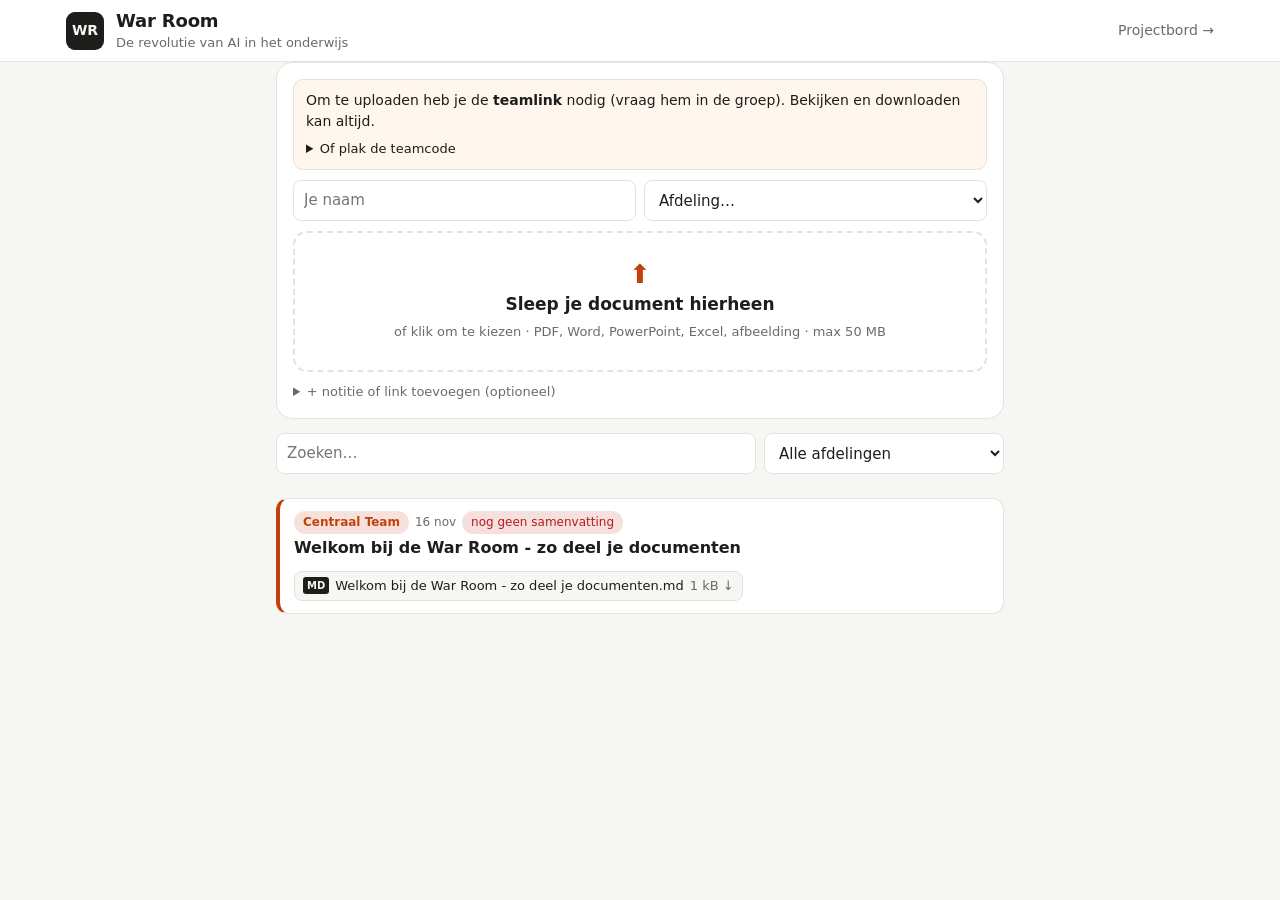
==== commit 18693d44: "Lichte startpagina: document erin, samenvatting, klaar; teamlink met code Co-Authored-By: Claude Opu" ====
--- a/site/index.html
+++ b/site/index.html
@@ -6,154 +6,59 @@
   <title>War Room</title>
   <link rel="stylesheet" href="style.css">
 </head>
-<body>
+<body class="licht">
   <header class="top">
     <div class="wrap top-inner">
       <div class="brand">
         <span class="logo" aria-hidden="true">WR</span>
         <div>
-          <h1 id="app-naam">War Room</h1>
-          <p id="challenge" class="muted"></p>
+          <h1>War Room</h1>
+          <p id="challenge" class="muted">Documenten delen &amp; samenvatten</p>
         </div>
       </div>
-      <div class="top-rechts">
-        <button id="ververs" class="icoon-knop" title="Verversen" aria-label="Verversen">↻</button>
-        <button id="profiel-knop" class="profiel-knop"></button>
-      </div>
+      <a class="link-klein" href="project.html">Projectbord →</a>
     </div>
-    <nav class="wrap tabs" role="tablist" aria-label="Onderdelen">
-      <button role="tab" data-view="start">Start</button>
-      <button role="tab" data-view="taken">Taken</button>
-      <button role="tab" data-view="vragen">Vragen <span class="teller" id="teller-vragen" hidden></span></button>
-      <button role="tab" data-view="besluiten">Besluiten</button>
-      <button role="tab" data-view="documenten">Documenten</button>
-      <button role="tab" data-view="richting">Richting &amp; DoD</button>
-    </nav>
   </header>
 
-  <main class="wrap">
-    <div id="melding" class="melding" hidden></div>
+  <main class="wrap smal-wrap">
+    <!-- UPLOAD -->
+    <section class="upload-kaart">
+      <div id="geen-toegang" class="melding" hidden>
+        Om te uploaden heb je de <strong>teamlink</strong> nodig (vraag hem in de groep). Bekijken en downloaden kan altijd.
+        <details><summary class="klein">Of plak de teamcode</summary><input id="code" type="password" placeholder="github_pat_…" autocomplete="off"></details>
+      </div>
 
-    <!-- START -->
-    <section id="view-start" data-view-sectie="start">
-      <div id="richting-banner"></div>
-      <div class="grid-2">
-        <div class="paneel" id="paneel-voortgang"></div>
-        <div class="paneel" id="paneel-eigen"></div>
+      <div class="wie">
+        <input id="naam" placeholder="Je naam" autocomplete="name" aria-label="Je naam">
+        <select id="afdeling" aria-label="Afdeling"><option value="">Afdeling…</option></select>
       </div>
-      <div class="paneel">
-        <h2 class="paneel-titel">Waar zijn de teams mee bezig?</h2>
-        <div id="teams-bezig" class="teams"></div>
-      </div>
-      <div class="grid-2">
-        <div class="paneel">
-          <div class="paneel-kop"><h2 class="paneel-titel">Open vragen</h2><button class="knop klein-knop" data-nieuw="vraag">+ Vraag stellen</button></div>
-          <div id="open-vragen"></div>
-        </div>
-        <div class="paneel">
-          <h2 class="paneel-titel">Nieuw &amp; recent</h2>
-          <div id="feed" class="feed"></div>
-        </div>
-      </div>
+
+      <label id="drop" class="drop" tabindex="0">
+        <input id="bestand" type="file" multiple hidden>
+        <span class="drop-icoon" aria-hidden="true">⬆</span>
+        <strong>Sleep je document hierheen</strong>
+        <span class="muted klein">of klik om te kiezen · PDF, Word, PowerPoint, Excel, afbeelding · max 50 MB</span>
+      </label>
+
+      <details class="extra">
+        <summary class="klein muted">+ notitie of link toevoegen (optioneel)</summary>
+        <textarea id="notitie" rows="2" placeholder="Waarom is dit belangrijk? Of plak alleen een link en klik op Versturen."></textarea>
+        <button id="alleen-tekst" class="knop secundair klein-knop" type="button">Versturen zonder bestand</button>
+      </details>
+
+      <p id="status" class="status" role="status" aria-live="polite"></p>
     </section>
 
-    <!-- TAKEN -->
-    <section id="view-taken" data-view-sectie="taken" hidden>
-      <div class="balk">
-        <select id="taken-afd" aria-label="Afdeling"><option value="">Alle afdelingen</option></select>
-        <select id="taken-persoon" aria-label="Persoon"><option value="">Iedereen</option></select>
-        <button class="knop" data-nieuw="taak">+ Nieuwe taak</button>
+    <!-- LIJST -->
+    <section>
+      <div class="lijst-balk">
+        <input type="search" id="zoek" placeholder="Zoeken…" aria-label="Zoeken">
+        <select id="filter-afd" aria-label="Filter op afdeling"><option value="">Alle afdelingen</option></select>
       </div>
-      <div id="bord" class="bord"></div>
-    </section>
-
-    <!-- VRAGEN -->
-    <section id="view-vragen" data-view-sectie="vragen" hidden>
-      <div class="balk">
-        <select id="vragen-filter" aria-label="Filter">
-          <option value="open">Open vragen</option>
-          <option value="mijn">Open, aan mijn afdeling</option>
-          <option value="alle">Alle vragen</option>
-        </select>
-        <button class="knop" data-nieuw="vraag">+ Vraag stellen</button>
-      </div>
-      <div id="vragen-lijst" class="lijst"></div>
-    </section>
-
-    <!-- BESLUITEN -->
-    <section id="view-besluiten" data-view-sectie="besluiten" hidden>
-      <div class="balk">
-        <p class="muted">Genomen besluiten, nieuwste eerst. Reageren kan per besluit.</p>
-        <button class="knop" data-nieuw="besluit">+ Besluit vastleggen</button>
-      </div>
-      <div id="besluiten-lijst" class="lijst"></div>
-    </section>
-
-    <!-- DOCUMENTEN -->
-    <section id="view-documenten" data-view-sectie="documenten" hidden>
-      <div class="balk">
-        <input type="search" id="zoek" placeholder="Zoek in titels, samenvattingen, tags…" aria-label="Zoeken">
-        <button class="knop" data-nieuw="document">+ Document uploaden</button>
-      </div>
-      <div class="filters">
-        <select id="f-afdeling" aria-label="Afdeling"><option value="">Alle afdelingen</option></select>
-        <select id="f-type" aria-label="Type"><option value="">Alle types</option></select>
-        <select id="f-tag" aria-label="Tag"><option value="">Alle tags</option></select>
-        <select id="f-bron" aria-label="Brontype"><option value="">Alle brontypes</option></select>
-        <select id="sorteer" aria-label="Sorteren">
-          <option value="nieuw">Nieuwste eerst</option>
-          <option value="oud">Oudste eerst</option>
-          <option value="titel">Titel A–Z</option>
-          <option value="afdeling">Per afdeling</option>
-        </select>
-      </div>
-      <div class="lijst-kop"><p id="aantal" class="muted"></p><button id="wis-filters" class="link-knop" hidden>Filters wissen</button></div>
-      <div id="lijst" class="lijst"></div>
-    </section>
-
-    <!-- RICHTING -->
-    <section id="view-richting" data-view-sectie="richting" hidden>
-      <div id="richting-vol"></div>
+      <div id="lijst" class="docs"></div>
     </section>
   </main>
 
-  <footer class="wrap voet muted klein"><span id="repo-link"></span></footer>
-
-  <!-- Detailpaneel (taak / vraag / besluit / document) -->
-  <dialog id="detail" class="paneel-dialog">
-    <div class="dialog-kop">
-      <div id="detail-meta" class="meta"></div>
-      <button class="icoon-knop" data-sluit aria-label="Sluiten">✕</button>
-    </div>
-    <div id="detail-inhoud"></div>
-  </dialog>
-
-  <!-- Formulier: nieuw item -->
-  <dialog id="nieuw" class="paneel-dialog smal">
-    <div class="dialog-kop">
-      <h2 id="nieuw-titel">Nieuw</h2>
-      <button class="icoon-knop" data-sluit aria-label="Sluiten">✕</button>
-    </div>
-    <form id="nieuw-form" novalidate></form>
-  </dialog>
-
-  <!-- Profiel / toegang -->
-  <dialog id="profiel" class="paneel-dialog smal">
-    <div class="dialog-kop">
-      <h2>Wie ben je?</h2>
-      <button class="icoon-knop" data-sluit aria-label="Sluiten">✕</button>
-    </div>
-    <form id="profiel-form" novalidate>
-      <p class="muted klein">Eén keer invullen op dit apparaat. Je naam en afdeling komen bij alles wat je plaatst.</p>
-      <label><span class="lbl">Je naam</span><input name="naam" required autocomplete="name"></label>
-      <label><span class="lbl">Afdeling</span><select name="afdeling" required></select></label>
-      <label><span class="lbl">Teamcode <span class="opt" id="token-status"></span></span>
-        <input name="token" type="password" autocomplete="off" placeholder="github_pat_…"></label>
-      <p class="muted klein">Vraag de teamcode aan de beheerder. Zonder teamcode kun je alleen documenten bekijken.</p>
-      <div class="acties"><button class="knop" type="submit">Opslaan</button><span class="status" id="profiel-status"></span></div>
-    </form>
-  </dialog>
-
-  <script src="app.js"></script>
+  <script src="licht.js"></script>
 </body>
 </html>
--- a/site/style.css
+++ b/site/style.css
@@ -244,3 +244,41 @@
 .status.ok { color: var(--ok); }
 .status.fout { color: var(--fout); }
 .voet { padding-top: 8px; padding-bottom: 24px; }
+
+/* ================= lichte startpagina ================= */
+.smal-wrap { max-width: 760px; }
+.link-klein { font-size: 14px; color: var(--zacht); text-decoration: none; white-space: nowrap; }
+.link-klein:hover { color: var(--tekst); }
+.upload-kaart { background: var(--kaart); border: 1px solid var(--rand); border-radius: 16px; padding: 16px; display: flex; flex-direction: column; gap: 10px; }
+.upload-kaart .melding details { margin-top: 6px; }
+.upload-kaart .melding input { margin-top: 6px; }
+.wie { display: grid; grid-template-columns: 1fr 1fr; gap: 8px; }
+.drop { display: flex; flex-direction: column; align-items: center; gap: 4px; text-align: center; cursor: pointer;
+  border: 2px dashed var(--rand); border-radius: 14px; padding: 28px 16px; font-weight: 400; transition: border-color .15s, background .15s; }
+.drop:hover, .drop.over { border-color: var(--accent); background: var(--melding); }
+.drop.bezig { opacity: .6; pointer-events: none; }
+.drop strong { font-size: 17px; }
+.drop-icoon { font-size: 26px; line-height: 1; color: var(--accent); }
+.extra summary { cursor: pointer; }
+.extra textarea { margin: 8px 0; }
+.upload-kaart .status:empty { display: none; }
+.upload-kaart .status { margin: 0; }
+.lijst-balk { display: grid; grid-template-columns: 2fr 1fr; gap: 8px; margin-bottom: 10px; }
+.docs { display: flex; flex-direction: column; gap: 10px; }
+.doc { background: var(--kaart); border: 1px solid var(--rand); border-left: 4px solid var(--afd, var(--rand)); border-radius: 12px; overflow: hidden; }
+.doc-kop { display: flex; flex-direction: column; gap: 4px; width: 100%; text-align: left; background: none; border: 0; padding: 12px 14px 8px; font: inherit; color: inherit; cursor: pointer; }
+.doc-titel { font-weight: 650; font-size: 16px; line-height: 1.3; }
+.doc-sam { font-size: 14px; }
+.doc:not(.open) .doc-sam { display: -webkit-box; -webkit-line-clamp: 3; -webkit-box-orient: vertical; overflow: hidden; }
+.doc-meer { display: none; padding: 0 14px 6px; font-size: 14px; }
+.doc.open .doc-meer { display: block; }
+.doc-meer ul { margin: 0 0 8px; padding-left: 18px; }
+.doc-meer p { margin: 0 0 6px; }
+.doc-dl { display: flex; flex-wrap: wrap; gap: 6px; padding: 4px 14px 12px; }
+.dl { display: inline-flex; align-items: center; gap: 6px; font-size: 13px; text-decoration: none; border: 1px solid var(--rand); border-radius: 8px; padding: 4px 8px; background: var(--bg); max-width: 100%; overflow-wrap: anywhere; }
+.dl:hover { border-color: var(--accent); }
+.dl .ext { font-size: 10px; font-weight: 700; background: var(--tekst); color: var(--bg); border-radius: 3px; padding: 1px 4px; }
+.doc.bezig { display: flex; gap: 12px; align-items: center; padding: 14px; border-left-color: var(--accent); }
+.doc.bezig > div { display: flex; flex-direction: column; }
+.spinner { width: 20px; height: 20px; border-radius: 50%; border: 3px solid var(--rand); border-top-color: var(--accent); animation: draai .9s linear infinite; flex: none; }
+.leeg { text-align: center; padding: 30px 0; }
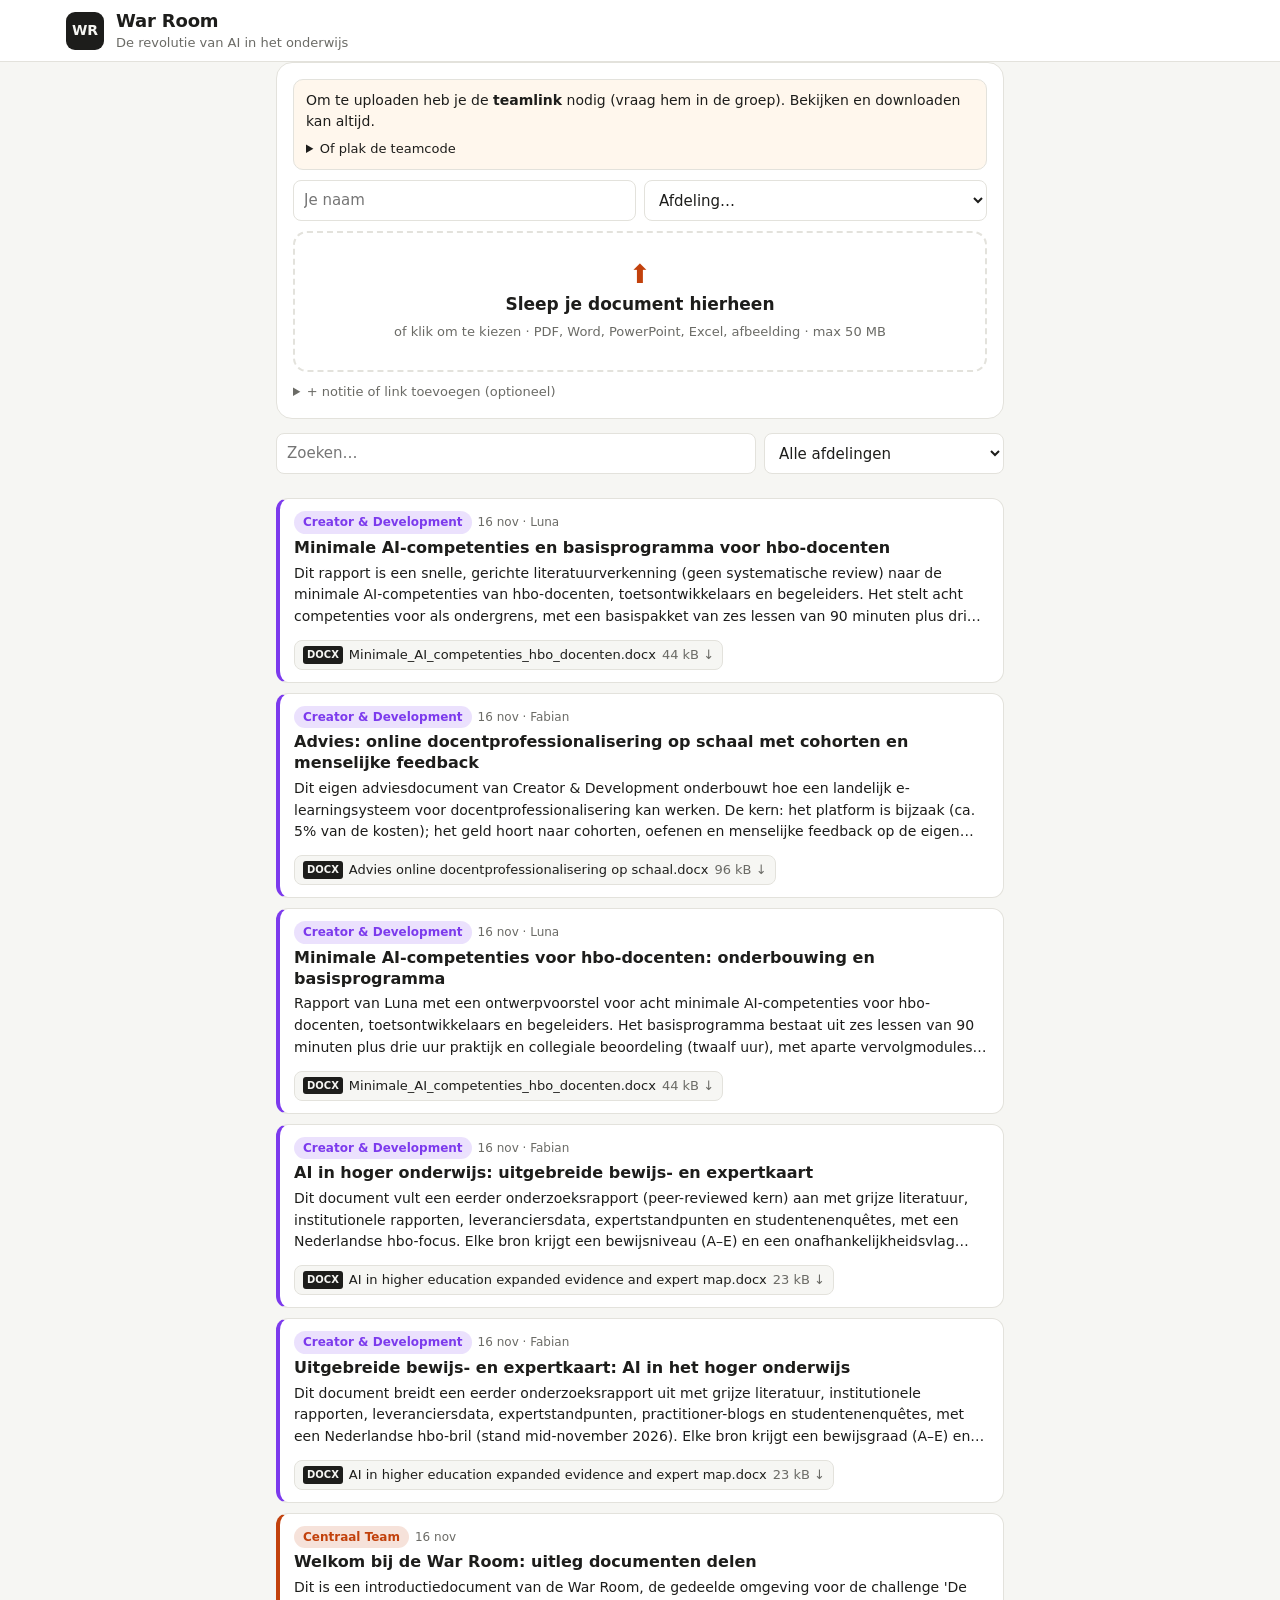
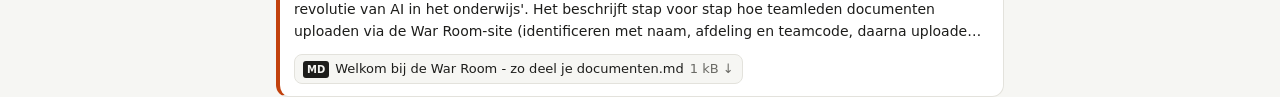
==== commit fb601bb4: "Startpagina: link naar projectbord weg (alleen delen + samenvatten) Co-Authored-By: Claude Opus 5.5 " ====
--- a/site/index.html
+++ b/site/index.html
@@ -16,7 +16,6 @@
           <p id="challenge" class="muted">Documenten delen &amp; samenvatten</p>
         </div>
       </div>
-      <a class="link-klein" href="project.html">Projectbord →</a>
     </div>
   </header>
 
